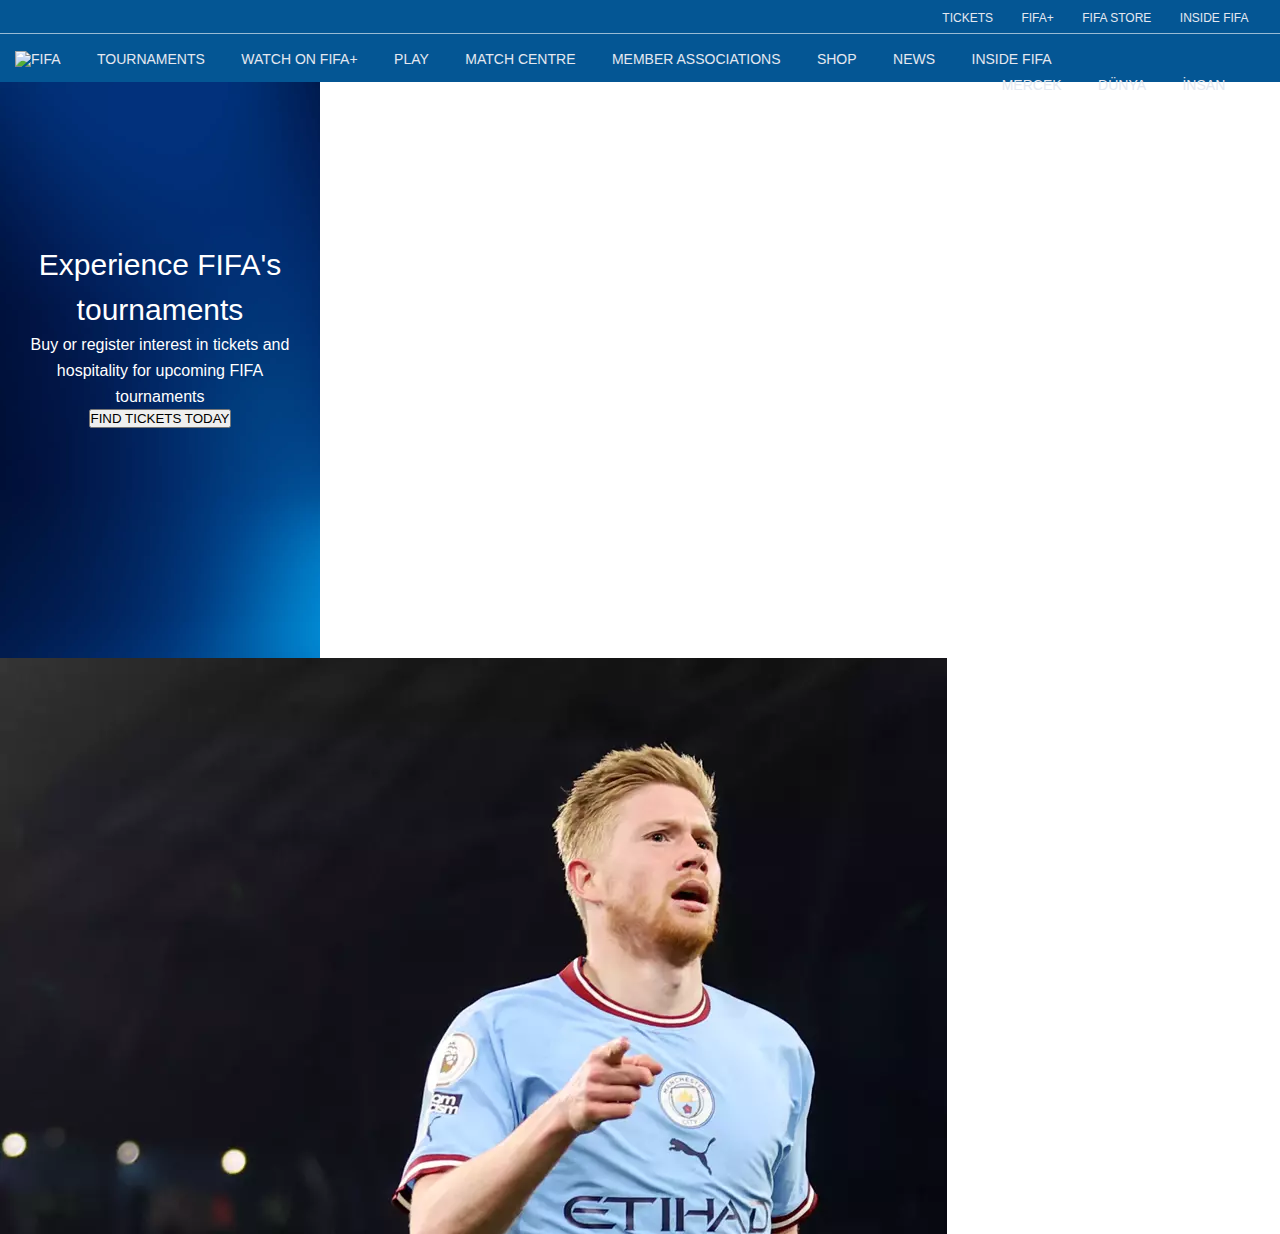
==== fifa/index.html @ 7eb364cb "fifa" ====
<!DOCTYPE html>
<html lang="en">

<head>
    <meta charset="UTF-8">
    <meta name="viewport" content="width=device-width, initial-scale=1.0">
    <title>FIFA | The Home of Football</title>
    <link rel="stylesheet" href="style.css">
    <link rel="shortcut icon" href="https://www.fifa.com/favicon-16x16.png?v=7ee355e68b687435c3e5f74e2e831325"
        type="image/x-icon">
</head>

<body>
    <nav>
        <a href="# ">TICKETS</a>
        <a href="# ">FIFA+</a>
        <a href="# ">FIFA STORE</a>
        <a href="# ">INSIDE FIFA</a>
    </nav>

    <div id="menu">
        <a href="# "><img decoding="async" loading="lazy"
                src="https://digitalhub.fifa.com/transform/befe3a64-328b-453c-8b58-0faeb9103684/FIFA_Logo_White_Generic?io=transform:fill,height:64&amp;quality=75"
                alt="FIFA" title="FIFA Logo White Transparent"
                class="image_img__3ckHZ global-menu-top-nav_fifaLogo__xKCBm"></a>
        <a href="# ">TOURNAMENTS</a>
        <a href="# ">WATCH ON FIFA+</a>
        <a href="# ">PLAY</a>
        <a href="# ">MATCH CENTRE</a>
        <a href="# ">MEMBER ASSOCIATIONS</a>
        <a href="# ">SHOP</a>
        <a href="# ">NEWS</a>
        <a href="# ">INSIDE FIFA</a>

        <div>
            <a href="# ">MERCEK</a>
            <a href="# ">DÜNYA</a>
            <a href="# ">İNSAN</a>
        </div>
    </div>

    <div id="mainLeft">
        <h2>Experience FIFA's tournaments</h2>
        <span>Buy or register interest in tickets and hospitality for upcoming FIFA tournaments</span>
        <button>FIND TICKETS TODAY</button>
    </div>
    <div id="mainRight">
        <img src="./img/db.webp" alt="db">
    </div>
</body>

</html>
---- fifa/style.css ----
* {
    margin: 0;
    padding: 0;
    box-sizing: border-box;
}

body {
    font-family: sans-serif;
    color: #fff;
}

nav {
    /* header 1. bölüm */
    padding: 7.5px;
    text-align: right;
    border-bottom: 1px solid rgba(255, 255, 255, 0.6);
}

a {
    color: #e4e8f0;
    text-decoration: none;
    /* '*' kismina koymama sebebi a disinda bir kismin text-decoration'a ihtiyaci olmamasi */

}

a:hover {
    color: #fff;
}

nav a {
    font-size: 12px;
    padding-right: 24px;
}

#menu,
nav {
    background-color: rgb(4, 86, 148);
}

#menu img {
    width: 104px;
    vertical-align: middle;
    /* height: 64px; */
}

#menu a {
    margin-right: 32px;
    vertical-align: middle;
    font-size: 14px;
}

#menu {
    padding: 15px;
}

#menu div {
    display: inline;
    float: right;
    /* div'i sağa atıyor fakat üst tarafa yapıştırıyor. */
    padding: 7.745px;
}

#mainLeft {
    width: 25%;
    display: inline-block;
    height: 576px;
    vertical-align: top;
    background-image: url(./img/mainLeftbg.webp);
    background-size: cover;
    text-align: center;
    padding: 16px;
}

#mainleft * {
    margin-bottom: 16px;
}

#mainLeft h2 {
    margin-top: 50%;
    font-size: 30px;
    font-weight: 400;
    line-height: 45px;
}

#mainLeft span {
    font-size: 16px;
    font-size: 400;
    line-height: 25.6px;
    display: block;
}

#mainRight {
    width: 74%;
    display: inline-block;
    height: 576px;
    overflow: hidden;
    /* Taşan kısımları göstermemek için kullanıldı. */
    vertical-align: top;
}
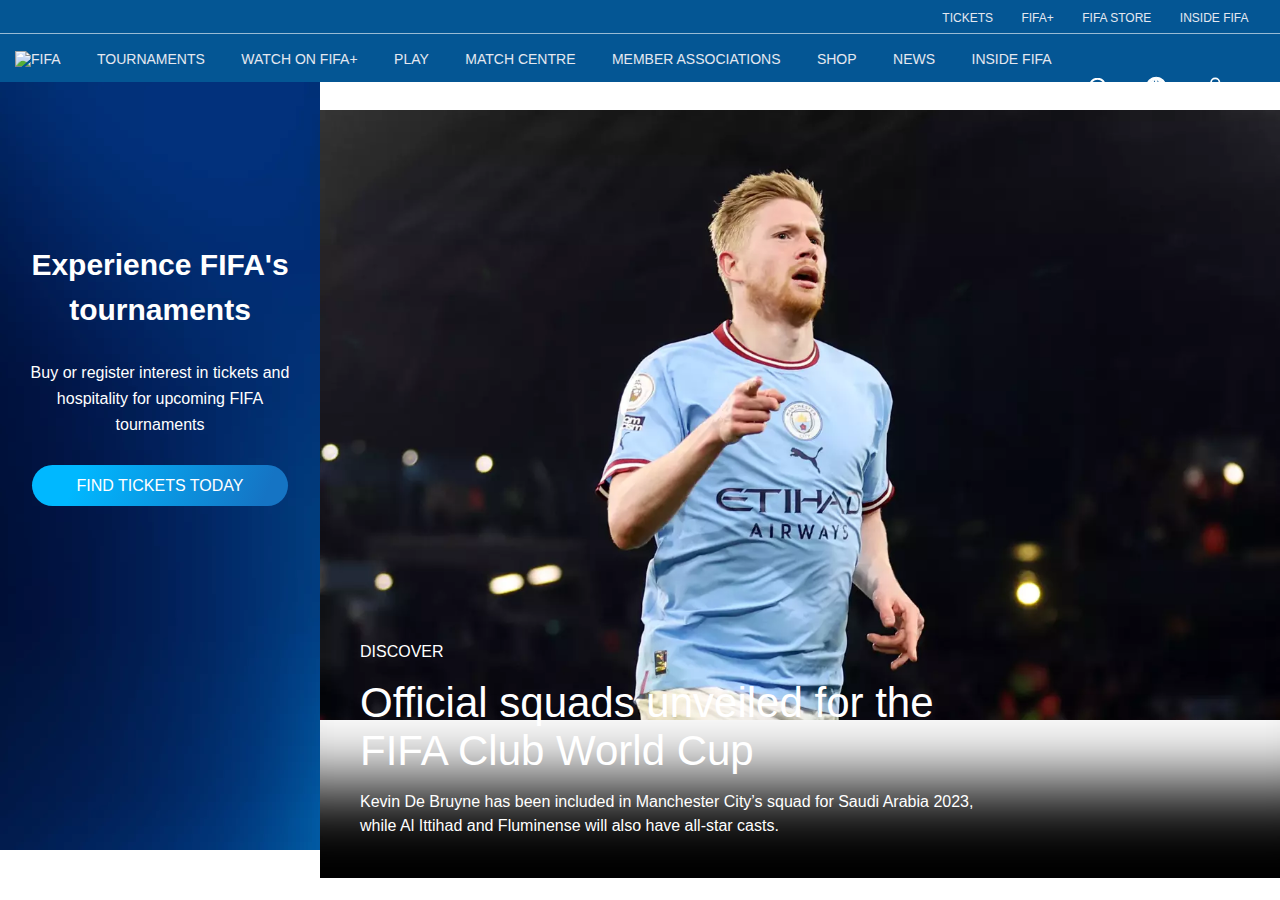
==== commit ee809d0a: "fifa" ====
--- a/fifa/index.html
+++ b/fifa/index.html
@@ -8,11 +8,16 @@
     <link rel="stylesheet" href="style.css">
     <link rel="shortcut icon" href="https://www.fifa.com/favicon-16x16.png?v=7ee355e68b687435c3e5f74e2e831325"
         type="image/x-icon">
+    <script type="text/javascript">
+        function changeTitle() {
+            document.title = 'Futbolun Evi!'
+        }
+    </script>
 </head>
 
 <body>
     <nav>
-        <a href="# ">TICKETS</a>
+        <a href="# " onclick="changeTitle()">TICKETS</a>
         <a href="# ">FIFA+</a>
         <a href="# ">FIFA STORE</a>
         <a href="# ">INSIDE FIFA</a>
@@ -33,20 +38,51 @@
         <a href="# ">INSIDE FIFA</a>
 
         <div>
-            <a href="# ">MERCEK</a>
-            <a href="# ">DÜNYA</a>
-            <a href="# ">İNSAN</a>
+            <a href="# ">
+                <svg width="19" height="19" viewBox="0 0 19 19" fill="none" xmlns="http://www.w3.org/2000/svg"
+                    class="global-menu-top-nav_searchIconPadding__3C2RP">
+                    <circle cx="8.5" cy="8.5" r="7.75" stroke-width="2" stroke-linejoin="round"></circle>
+                    <line x1="14.0607" y1="14" x2="18" y2="17.9393" stroke-width="2" stroke-linecap="round"></line>
+                </svg>
+            </a>
+            <a href="# ">
+                <svg width="24.38" height="24.38" viewBox="0 0 24 24" fill="none" xmlns="http://www.w3.org/2000/svg"
+                    class="header-dropdown_languageSelectorIcon__1eDKj">
+                    <path fill-rule="evenodd" clip-rule="evenodd"
+                        d="M3.78363 11.25H6.7648C6.80208 10.3088 6.90906 9.40178 7.07729 8.54987C7.03052 8.53136 6.98427 8.51259 6.93857 8.49355C6.27357 8.21646 5.68645 7.86744 5.25411 7.44154C5.22767 7.4155 5.20166 7.389 5.17612 7.36206C4.40842 8.4894 3.91278 9.81686 3.78363 11.25ZM6.14505 6.18776C6.18694 6.24539 6.24 6.30716 6.30679 6.37296C6.54685 6.60945 6.9249 6.85507 7.44489 7.07902C7.64221 6.43597 7.8779 5.83922 8.1472 5.30063C8.29116 5.01272 8.44831 4.7352 8.61816 4.47276C7.68988 4.89047 6.85281 5.47484 6.14505 6.18776ZM12 2.25C6.61522 2.25 2.25 6.61522 2.25 12C2.25 17.3848 6.61522 21.75 12 21.75C17.3848 21.75 21.75 17.3848 21.75 12C21.75 6.61522 17.3848 2.25 12 2.25ZM11.25 3.93646C10.6508 4.23145 10.0314 4.88642 9.48884 5.97145C9.25613 6.43687 9.04882 6.96226 8.87347 7.53687C9.58199 7.70245 10.3855 7.81524 11.25 7.85701V3.93646ZM11.25 9.35859C10.2759 9.31572 9.35174 9.19 8.51929 8.99452C8.38739 9.70223 8.30011 10.4588 8.26606 11.25H11.25V9.35859ZM12.75 11.25V9.35859C13.7241 9.31572 14.6483 9.19 15.4807 8.99452C15.6126 9.70223 15.6999 10.4588 15.7339 11.25H12.75ZM11.25 12.75H8.26606C8.29158 13.343 8.347 13.9165 8.4287 14.4646C9.28448 14.2568 10.2405 14.1233 11.25 14.0789V12.75ZM12.75 14.0789V12.75H15.7339C15.7084 13.343 15.653 13.9165 15.5713 14.4646C14.7155 14.2568 13.7595 14.1233 12.75 14.0789ZM11.25 15.5805C10.3247 15.6252 9.46922 15.7513 8.72533 15.9364C8.92746 16.7191 9.18675 17.4244 9.48884 18.0286C10.0314 19.1136 10.6508 19.7685 11.25 20.0635V15.5805ZM8.61816 19.5272C8.44831 19.2648 8.29116 18.9873 8.1472 18.6994C7.8095 18.024 7.52464 17.2571 7.30202 16.4222C6.85505 16.6285 6.52429 16.8503 6.30679 17.0645C6.05863 17.309 6 17.4979 6 17.625H5.9649C6.70915 18.4232 7.60985 19.0735 8.61816 19.5272ZM4.96907 16.3183C5.05592 16.2043 5.15181 16.0967 5.25411 15.996C5.68645 15.5701 6.27357 15.221 6.93857 14.944C6.95321 14.9379 6.9679 14.9318 6.98265 14.9257C6.86857 14.2293 6.79453 13.5005 6.7648 12.75H3.78363C3.90077 14.0499 4.31941 15.2628 4.96907 16.3183ZM15.3818 19.5272C16.3901 19.0735 17.2908 18.4232 18.0351 17.625H18C18 17.4979 17.9414 17.309 17.6932 17.0645C17.4757 16.8503 17.145 16.6285 16.698 16.4222C16.4754 17.2571 16.1905 18.024 15.8528 18.6994C15.7088 18.9873 15.5517 19.2648 15.3818 19.5272ZM15.2747 15.9364C14.5308 15.7513 13.6753 15.6252 12.75 15.5805V20.0635C13.3492 19.7685 13.9686 19.1136 14.5112 18.0286C14.8132 17.4244 15.0725 16.7191 15.2747 15.9364ZM17.0173 14.9257C17.0321 14.9318 17.0468 14.9379 17.0614 14.944C17.7264 15.221 18.3136 15.5701 18.7459 15.996C18.8482 16.0967 18.9441 16.2043 19.0309 16.3183C19.6806 15.2628 20.0992 14.0499 20.2164 12.75H17.2352C17.2055 13.5005 17.1314 14.2293 17.0173 14.9257ZM17.2352 11.25H20.2164C20.0872 9.81686 19.5916 8.4894 18.8239 7.36206C18.7983 7.389 18.7723 7.4155 18.7459 7.44154C18.3136 7.86744 17.7264 8.21646 17.0614 8.49355C17.0157 8.51259 16.9695 8.53136 16.9227 8.54986C17.0909 9.40178 17.1979 10.3088 17.2352 11.25ZM16.5551 7.07902C16.3578 6.43597 16.1221 5.83922 15.8528 5.30063C15.7088 5.01272 15.5517 4.7352 15.3818 4.47276C16.3101 4.89046 17.1472 5.47484 17.8549 6.18776C17.8131 6.24539 17.76 6.30716 17.6932 6.37296C17.4531 6.60945 17.0751 6.85506 16.5551 7.07902ZM15.1265 7.53687C14.418 7.70245 13.6145 7.81524 12.75 7.85701V3.93646C13.3492 4.23145 13.9686 4.88642 14.5112 5.97145C14.7439 6.43687 14.9512 6.96226 15.1265 7.53687Z"
+                        fill="white"></path>
+                </svg>
+            </a>
+            <a href="# ">
+                <svg width="21.25" height="20.4" viewBox="0 0 24 24" fill="none" xmlns="http://www.w3.org/2000/svg">
+                    <circle cx="12.7368" cy="6.59961" r="5" stroke-width="2" stroke-linejoin="round"></circle>
+                    <path
+                        d="M1.95931 21.6747C2.95328 17.8793 7.2779 14.7998 12.7368 14.7998C18.1957 14.7998 22.5204 17.8793 23.5143 21.6747C23.5598 21.8482 23.5179 21.9983 23.3934 22.1332C23.2562 22.2819 23.0198 22.3998 22.7368 22.3998H2.73682C2.45387 22.3998 2.21743 22.2819 2.08018 22.1332C1.95573 21.9983 1.91386 21.8482 1.95931 21.6747Z"
+                        stroke-width="2" stroke-linejoin="round"></path>
+                </svg>
+            </a>
         </div>
     </div>
 
     <div id="mainLeft">
         <h2>Experience FIFA's tournaments</h2>
         <span>Buy or register interest in tickets and hospitality for upcoming FIFA tournaments</span>
-        <button>FIND TICKETS TODAY</button>
+        <a href="# ">FIND TICKETS TODAY</a>
     </div>
-    <div id="mainRight">
+
+    <a href="# " id="mainRight">
         <img src="./img/db.webp" alt="db">
-    </div>
+        <div>
+
+            <span>DISCOVER</span>
+            <h1>Official squads unveiled for the FIFA Club World Cup</h1>
+            <span>Kevin De Bruyne has been included in Manchester City’s squad for Saudi Arabia 2023, while Al Ittihad
+                and
+                Fluminense will also have all-star casts.</span>
+            <!-- <div id="shadow"></div> -->
+        </div>
+
+    </a>
 </body>
 
 </html>--- a/fifa/style.css
+++ b/fifa/style.css
@@ -7,6 +7,7 @@
 body {
     font-family: sans-serif;
     color: #fff;
+    font-weight: 400;
 }
 
 nav {
@@ -21,6 +22,14 @@
     text-decoration: none;
     /* '*' kismina koymama sebebi a disinda bir kismin text-decoration'a ihtiyaci olmamasi */
 
+}
+
+a {
+    stroke: #fff;
+}
+
+svg:hover {
+    stroke: #00b8ff;
 }
 
 a:hover {
@@ -62,23 +71,37 @@
 
 #mainLeft {
     width: 25%;
-    display: inline-block;
-    height: 576px;
+    /* display: inline-block; */
+    height: 768px;
     vertical-align: top;
     background-image: url(./img/mainLeftbg.webp);
     background-size: cover;
     text-align: center;
     padding: 16px;
+    float: left;
 }
 
-#mainleft * {
-    margin-bottom: 16px;
+#mainLeft * {
+    margin-bottom: 28px;
+}
+
+#mainLeft a {
+    background-image: linear-gradient(111.98deg, #00b8ff 18.07%, #1574c4 90.31%);
+    padding: 11.5px 45px;
+    display: inline-block;
+    border-radius: 30px;
+    transition: ease-in-out 0.2s;
+    color: #fff;
+}
+
+#mainLeft a:hover {
+    /* 'FIND TICKETS TODAY' butonunun üzerine gelince büyümesi için */
+    transform: scale(1.1);
 }
 
 #mainLeft h2 {
     margin-top: 50%;
     font-size: 30px;
-    font-weight: 400;
     line-height: 45px;
 }
 
@@ -90,10 +113,48 @@
 }
 
 #mainRight {
-    width: 74%;
+    width: 75%;
     display: inline-block;
-    height: 576px;
+    height: 768px;
     overflow: hidden;
     /* Taşan kısımları göstermemek için kullanıldı. */
     vertical-align: top;
-}+    position: relative;
+}
+
+#mainRight img {
+    width: 100%;
+}
+
+#mainRight div {
+    transition: 2s ease-in-out all;
+    position: absolute;
+    bottom: 0;
+    padding: 40px 30% 40px 40px;
+    /* line-height: 39px; */
+    width: 100%;
+    color: #fff;
+    box-shadow: inset 0px -170px 76px -76px rgba(0, 0, 0.77);
+}
+
+#mainRight div:hover {
+box-shadow: none !important;
+bottom: 550px;
+}
+
+#mainRight h1 {
+    font-weight: 400;
+    margin: 15px 0;
+    font-size: 42px;
+}
+
+#mainRight span {
+    line-height: 24px;
+}
+
+/* #shadow {
+    
+    height: 100%;
+    position: absolute;
+    width: 100% !important;
+} */